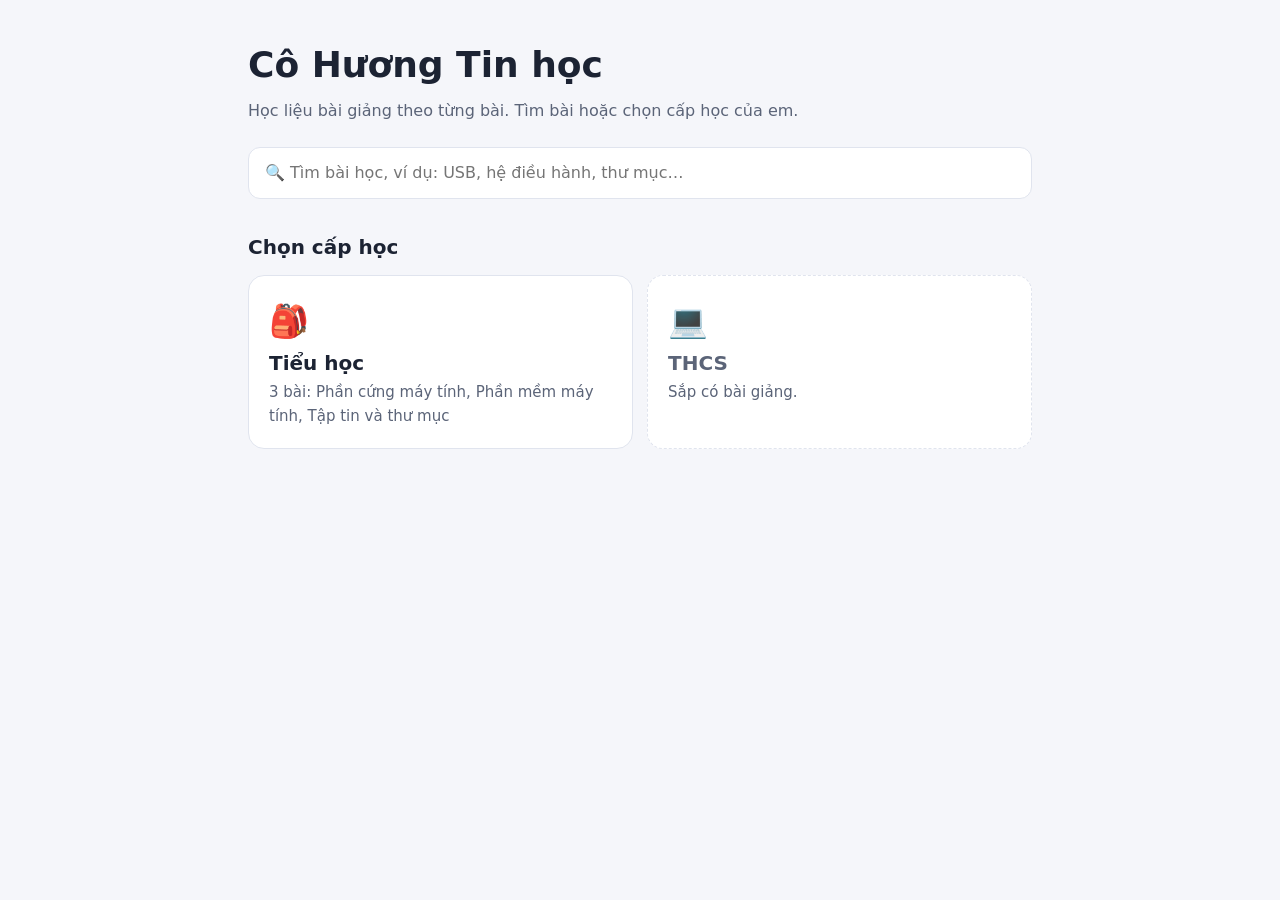
==== index.html @ 2b2c9481 "Add files via upload" ====
<!doctype html><html lang="vi"><head><meta charset="utf-8"><meta name="viewport" content="width=device-width, initial-scale=1, viewport-fit=cover"><title>Cô Hương Tin học</title><style>
:root{--bg:#f5f6fa;--card:#fff;--tx:#1c2333;--mu:#5b6478;--ac:#2f5bea;--acs:#e6edff;--ok:#16794a;--oks:#e1f4e9;--no:#b3261e;--nos:#fbe8e6;--bd:#e0e4ee;box-sizing:border-box;padding-top:env(safe-area-inset-top,0px);padding-bottom:env(safe-area-inset-bottom,0px)}
@media (prefers-color-scheme:dark){:root:not([data-theme="light"]){--bg:#12151d;--card:#1b2030;--tx:#e8ebf4;--mu:#9aa3b8;--ac:#7a9bff;--acs:#252d4a;--ok:#5fd394;--oks:#17332a;--no:#ff8a80;--nos:#3a1f1f;--bd:#2c3348;color-scheme:dark}}
:root[data-theme="dark"]{--bg:#12151d;--card:#1b2030;--tx:#e8ebf4;--mu:#9aa3b8;--ac:#7a9bff;--acs:#252d4a;--ok:#5fd394;--oks:#17332a;--no:#ff8a80;--nos:#3a1f1f;--bd:#2c3348;color-scheme:dark}
.tag{color:var(--ac);font-weight:700;font-size:13px;letter-spacing:.04em;text-transform:uppercase}
h2{font-size:clamp(24px,5vw,32px);line-height:1.25;margin:4px 0 8px}
.lead{color:var(--mu);margin:0 0 24px}
.card{background:var(--card);border:1px solid var(--bd);border-radius:14px;padding:18px 20px;margin-bottom:14px}
.card h3{margin:0 0 6px;font-size:18px}
.card p{margin:0 0 8px}
.chips{display:flex;flex-wrap:wrap;gap:8px;margin-top:8px}
.chips span{background:var(--acs);color:var(--ac);padding:3px 12px;border-radius:99px;font-size:14px}
dl{margin:8px 0 0}
dt{font-weight:600;margin-top:10px}
dd{margin:0;color:var(--mu)}
.note{border-left:4px solid var(--ac);background:var(--acs);padding:10px 14px;border-radius:8px;margin-top:10px;font-size:15px}
h3.sec{margin:32px 0 12px;font-size:20px;display:flex;justify-content:space-between;align-items:center;gap:8px}
.score{font-size:14px;color:var(--mu);font-weight:400}
.q p{font-weight:600;margin:0 0 10px}
.q button{display:block;width:100%;text-align:left;font:inherit;font-size:15px;color:var(--tx);background:var(--card);border:1px solid var(--bd);border-radius:10px;padding:10px 14px;margin-bottom:8px;cursor:pointer}
.q button:hover:not(:disabled){border-color:var(--ac)}
.q button.ok{background:var(--oks);border-color:var(--ok);color:var(--ok)}
.q button.no{background:var(--nos);border-color:var(--no);color:var(--no)}
.q .ex{display:none;font-size:14px;color:var(--mu);margin-top:4px}
.q.done .ex{display:block}
.again{font:inherit;font-size:14px;border:1px solid var(--bd);background:var(--card);color:var(--tx);border-radius:8px;padding:4px 12px;cursor:pointer}

*{box-sizing:border-box}
body{margin:0;background:var(--bg);color:var(--tx);font:16px/1.6 system-ui,-apple-system,"Segoe UI",Roboto,sans-serif}
main{max-width:820px;margin:0 auto;padding:28px 18px 64px}
a{color:var(--ac)}
.crumb{font-size:14px;color:var(--mu);margin-bottom:18px}
.card{scroll-margin-top:16px}
.pn{display:flex;justify-content:space-between;gap:12px;margin-top:32px;flex-wrap:wrap}
.pn a{background:var(--card);border:1px solid var(--bd);border-radius:12px;padding:10px 16px;text-decoration:none}
.sb{display:block;width:100%;font:inherit;padding:12px 16px;border:1px solid var(--bd);border-radius:12px;background:var(--card);color:var(--tx)}
#res a{display:block;text-decoration:none;color:var(--tx);background:var(--card);border:1px solid var(--bd);border-radius:12px;padding:10px 14px;margin-top:8px}
#res a small{display:block;color:var(--mu)}
#res a:hover{border-color:var(--ac)}
a.c{display:block;text-decoration:none;color:var(--tx);background:var(--card);border:1px solid var(--bd);border-radius:16px;padding:20px;margin-bottom:12px}
a.c:hover{border-color:var(--ac)}
a.c h2{margin:4px 0;font-size:20px}a.c p{margin:0;color:var(--mu);font-size:15px}
div.c{background:var(--card);border:1px dashed var(--bd);border-radius:16px;padding:20px;margin-bottom:12px;color:var(--mu)}
div.c h2{margin:4px 0;font-size:20px}div.c p{margin:0;font-size:15px}
.grid{display:grid;grid-template-columns:repeat(auto-fit,minmax(250px,1fr));gap:14px}
.grid>*{margin:0!important}
</style></head><body><main><h1 style="margin:8px 0 4px;font-size:clamp(26px,6vw,36px)">Cô Hương Tin học</h1><p class="lead">Học liệu bài giảng theo từng bài. Tìm bài hoặc chọn cấp học của em.</p><input id="q" class="sb" type="search" placeholder="🔍 Tìm bài học, ví dụ: USB, hệ điều hành, thư mục…" autocomplete="off"><div id="res"></div><h3 class="sec">Chọn cấp học</h3><div class="grid"><a class="c" href="tieuhoc.html"><div style="font-size:32px">🎒</div><h2>Tiểu học</h2><p>3 bài: Phần cứng máy tính, Phần mềm máy tính, Tập tin và thư mục</p></a><div class="c"><div style="font-size:32px">💻</div><h2>THCS</h2><p>Sắp có bài giảng.</p></div></div></main><script>
const IDX=[{"t": "Bài 1-2 · Phần cứng máy tính", "s": "Tiểu học", "u": "tieuhoc-bai-1-2.html", "x": "Bài 1-2 · Phần cứng máy tính Phần cứng là những thiết bị em có thể cầm, nắm và nhìn thấy. Bài này giúp em phân biệt thiết bị nhập, thiết bị xuất, thiết bị kết nối và thiết bị tích hợp."}, {"t": "Bài 1-2 · Phần cứng máy tính", "s": "Tiểu học · 1. Khái niệm phần cứng (Hardware)", "u": "tieuhoc-bai-1-2.html#b0", "x": "Bài 1-2 · Phần cứng máy tính 1. Khái niệm phần cứng (Hardware) Phần cứng là các thiết bị mà chúng ta có thể cầm, nắm và nhìn thấy được. Màn hình Loa Tai nghe Micro Máy in Bàn phím Chuột "}, {"t": "Bài 1-2 · Phần cứng máy tính", "s": "Tiểu học · 2. Thiết bị nhập (Input Device)", "u": "tieuhoc-bai-1-2.html#b1", "x": "Bài 1-2 · Phần cứng máy tính 2. Thiết bị nhập (Input Device) Là thiết bị giúp em gửi, đưa, truyền thông tin vào máy tính. Bàn phím (Keyboard) Chuột (Mouse) Máy quét (Scanner) Webcam Micro "}, {"t": "Bài 1-2 · Phần cứng máy tính", "s": "Tiểu học · 3. Thiết bị xuất (Output Device)", "u": "tieuhoc-bai-1-2.html#b2", "x": "Bài 1-2 · Phần cứng máy tính 3. Thiết bị xuất (Output Device) Là thiết bị đưa kết quả xử lí của máy tính đến con người. Màn hình (Monitor) Loa (Speaker) Tai nghe (Headphone) Máy in (Printer) "}, {"t": "Bài 1-2 · Phần cứng máy tính", "s": "Tiểu học · 4. Thiết bị kết nối", "u": "tieuhoc-bai-1-2.html#b3", "x": "Bài 1-2 · Phần cứng máy tính 4. Thiết bị kết nối Cổng HDMI, cổng VGA Kết nối với màn hình, máy chiếu và TV. Cổng kết nối mạng (Network ports) Kết nối với mạng bằng cáp có dây hoặc Wifi. Cổng USB (Universal Serial Bus) Kết nối với máy in, máy quét, máy ảnh, ổ đĩa Flash, bàn phím, chuột,… "}, {"t": "Bài 1-2 · Phần cứng máy tính", "s": "Tiểu học · 5. Giao tiếp với AI", "u": "tieuhoc-bai-1-2.html#b4", "x": "Bài 1-2 · Phần cứng máy tính 5. Giao tiếp với AI Khi dùng AI, em cần thiết bị nhập để gửi yêu cầu và thiết bị xuất để nhận kết quả. Ví dụ: em gõ câu hỏi bằng bàn phím hoặc nói qua micro; AI trả lời bằng chữ trên màn hình hoặc âm thanh qua loa."}, {"t": "Bài 1-2 · Phần cứng máy tính", "s": "Tiểu học · 6. Thiết bị nhập tích hợp", "u": "tieuhoc-bai-1-2.html#b5", "x": "Bài 1-2 · Phần cứng máy tính 6. Thiết bị nhập tích hợp Màn hình cảm ứng (Touchscreen) Giúp tương tác với thiết bị bằng cách chạm ngón tay vào các vùng trên màn hình. Bộ tai nghe (Headset) Thiết bị tích hợp cả loa và micro. "}, {"t": "Bài 3-4 · Phần mềm máy tính", "s": "Tiểu học", "u": "tieuhoc-bai-3-4.html", "x": "Bài 3-4 · Phần mềm máy tính Phần mềm là những chương trình do con người tạo ra để phục vụ nhu cầu sử dụng. Bài này giúp em phân loại phần mềm và hiểu về hệ điều hành."}, {"t": "Bài 3-4 · Phần mềm máy tính", "s": "Tiểu học · 1. Khái niệm về phần mềm", "u": "tieuhoc-bai-3-4.html#b0", "x": "Bài 3-4 · Phần mềm máy tính 1. Khái niệm về phần mềm Phần mềm máy tính (Software) là những chương trình do trí tuệ con người tạo ra nhằm phục vụ cho mục đích sử dụng của con người. Microsoft PowerPoint Tạo bài trình chiếu. Microsoft Word Xử lí văn bản. Google Chrome Tìm kiếm thông tin trên Internet. "}, {"t": "Bài 3-4 · Phần mềm máy tính", "s": "Tiểu học · 2. Phân loại phần mềm", "u": "tieuhoc-bai-3-4.html#b1", "x": "Bài 3-4 · Phần mềm máy tính 2. Phân loại phần mềm Theo quyền hạn can thiệp vào mã nguồn: Phần mềm mã nguồn mở (Open Source) Người dùng được sử dụng miễn phí. Ví dụ: Linux. Phần mềm độc quyền (Proprietary) Được bán hoặc phân phối theo một loại giấy phép cụ thể. Ví dụ: Microsoft Windows, Microsoft Office. "}, {"t": "Bài 3-4 · Phần mềm máy tính", "s": "Tiểu học · Theo tính năng và môi trường sử dụng", "u": "tieuhoc-bai-3-4.html#b2", "x": "Bài 3-4 · Phần mềm máy tính Theo tính năng và môi trường sử dụng Chương trình ứng dụng Giúp em thực hiện các công việc cụ thể như soạn thảo văn bản, bảng tính, trình chiếu, vẽ (Word, Excel, PowerPoint, Paint). Ứng dụng Web Hoạt động trên Internet, phục vụ nhu cầu của em. "}, {"t": "Bài 3-4 · Phần mềm máy tính", "s": "Tiểu học · 3. Ứng dụng trên máy tính để bàn", "u": "tieuhoc-bai-3-4.html#b3", "x": "Bài 3-4 · Phần mềm máy tính 3. Ứng dụng trên máy tính để bàn Phải được cài đặt trên máy tính trước khi chạy. Khởi động Nhấp đúp vào biểu tượng lối tắt trên màn hình nền (Desktop), hoặc nhấp chuột phải vào biểu tượng trên Thanh tác vụ (Taskbar) rồi chọn Open. Thoát Nhấp vào nút X ở góc phải trên cùng của cửa sổ, hoặc nhấp chuột phải vào biểu tượng trên Taskbar rồi chọn Close/Exit. "}, {"t": "Bài 3-4 · Phần mềm máy tính", "s": "Tiểu học · Duyệt web: các thuật ngữ cần phân biệt", "u": "tieuhoc-bai-3-4.html#b4", "x": "Bài 3-4 · Phần mềm máy tính Duyệt web: các thuật ngữ cần phân biệt Trình duyệt Web (Web browser) Phần mềm dùng để xem mọi thứ trên Internet. Công cụ tìm kiếm (Search engine) Dùng để tìm thông tin trên Internet. Ví dụ: Google. Trang Web (Web page) Tài liệu có văn bản và hình ảnh em đọc trên Internet. Website Tập hợp các trang Web công khai, dùng chung một tên miền. "}, {"t": "Bài 3-4 · Phần mềm máy tính", "s": "Tiểu học · 4. Khái niệm hệ điều hành", "u": "tieuhoc-bai-3-4.html#b5", "x": "Bài 3-4 · Phần mềm máy tính 4. Khái niệm hệ điều hành Hệ điều hành là phần mềm giúp máy tính thực hiện một hoặc nhiều nhiệm vụ. Quản lí các tập tin lưu trữ trên máy tính Quản lí các thiết bị phần cứng "}, {"t": "Bài 3-4 · Phần mềm máy tính", "s": "Tiểu học · 5. Một số hệ điều hành thông dụng", "u": "tieuhoc-bai-3-4.html#b6", "x": "Bài 3-4 · Phần mềm máy tính 5. Một số hệ điều hành thông dụng Trên máy tính Windows, macOS (độc quyền); Linux (mã nguồn mở). Trên thiết bị di động Android (mã nguồn mở); iOS (độc quyền); ngoài ra còn có BlackBerry, Symbian. "}, {"t": "Bài 5-6 · Tập tin và thư mục", "s": "Tiểu học", "u": "tieuhoc-bai-5-6.html", "x": "Bài 5-6 · Tập tin và thư mục Em học cách đặt tên, nhận biết các kiểu tập tin phổ biến và quản lí tập tin bằng thư mục."}, {"t": "Bài 5-6 · Tập tin và thư mục", "s": "Tiểu học · 1. Tập tin (File)", "u": "tieuhoc-bai-5-6.html#b0", "x": "Bài 5-6 · Tập tin và thư mục 1. Tập tin (File) Là sản phẩm em tạo ra từ một chương trình phần mềm, sau đó đặt tên và lưu trữ vào máy tính. Đặt tên dễ phân loại, dễ tìm kiếm Lưu vào ổ cứng, ổ USB,… "}, {"t": "Bài 5-6 · Tập tin và thư mục", "s": "Tiểu học · Tên tập tin", "u": "tieuhoc-bai-5-6.html#b1", "x": "Bài 5-6 · Tập tin và thư mục Tên tập tin Gồm 2 phần: phần tên (do người đặt) và phần mở rộng (xác định loại tập tin), cách nhau bởi dấu chấm. Ví dụ: baitap.docx Tên tập tin không dài quá 255 kí tự và không dùng các kí tự \\ / : * ? “ | ."}, {"t": "Bài 5-6 · Tập tin và thư mục", "s": "Tiểu học · Các kiểu tập tin phổ biến", "u": "tieuhoc-bai-5-6.html#b2", "x": "Bài 5-6 · Tập tin và thư mục Các kiểu tập tin phổ biến Văn bản .doc (MS Word 2003), .docx (MS Word 2007), .pdf (Adobe Reader), .rtf (WordPad). Video, Âm thanh Có nhiều định dạng, ví dụ .mp4, .mp3. Nén .rar (WinRAR), .zip . Nén giúp giảm dung lượng lưu trữ. Chương trình Tập tin dùng để chạy phần mềm, ví dụ .exe. "}, {"t": "Bài 5-6 · Tập tin và thư mục", "s": "Tiểu học · 2. Thư mục (Folder)", "u": "tieuhoc-bai-5-6.html#b3", "x": "Bài 5-6 · Tập tin và thư mục 2. Thư mục (Folder) Là một dạng tập tin đặc biệt, như ngăn chứa để quản lí và sắp xếp các tập tin. Biểu tượng thư mục thường màu vàng. Thư mục gốc Không có thư mục cha, chứa tất cả các thư mục. Thư mục cha Thư mục chứa thư mục khác. Thư mục con Thư mục nằm trong thư mục khác. Thư mục rỗng Không chứa tập tin hay thư mục con nào. Các thư mục được sắp xếp theo dạng cây gọi là cây thư mục."}, {"t": "Bài 5-6 · Tập tin và thư mục", "s": "Tiểu học · Xem nội dung thư mục", "u": "tieuhoc-bai-5-6.html#b4", "x": "Bài 5-6 · Tập tin và thư mục Xem nội dung thư mục Nhấp đúp vào biểu tượng This PC trên Desktop, sau đó: Cách 1 Nhấp đúp vào thư mục cần xem. Cách 2 Nhấp chọn thư mục rồi nhấn Enter. "}, {"t": "Bài 5-6 · Tập tin và thư mục", "s": "Tiểu học · Các thao tác với thư mục", "u": "tieuhoc-bai-5-6.html#b5", "x": "Bài 5-6 · Tập tin và thư mục Các thao tác với thư mục Gợi ý thao tác trên Windows: Tạo mới Nhấp chuột phải vào vùng trống, chọn New → Folder. Đổi tên Chọn thư mục rồi nhấn F2. Xoá Chọn thư mục rồi nhấn Delete. Chọn nhiều mục Giữ Ctrl để chọn từng mục, giữ Shift để chọn liên tiếp. "}];
const nm=s=>s.normalize("NFD").replace(/[\u0300-\u036f]/g,"").replace(/đ/g,"d").toLowerCase();
IDX.forEach(e=>e.n=nm(e.x));
const q=document.getElementById("q"),res=document.getElementById("res");
q.addEventListener("input",()=>{const t=nm(q.value).split(/\s+/).filter(Boolean);
if(!t.length){res.innerHTML="";return}
const m=IDX.filter(e=>t.every(w=>e.n.includes(w))).slice(0,12);
res.innerHTML=m.length?m.map(e=>`<a href="${e.u}">${e.t}<small>${e.s}</small></a>`).join(""):'<p style="color:var(--mu)">Không tìm thấy bài phù hợp. Thử từ khoá khác nhé.</p>'});
</script></body></html>
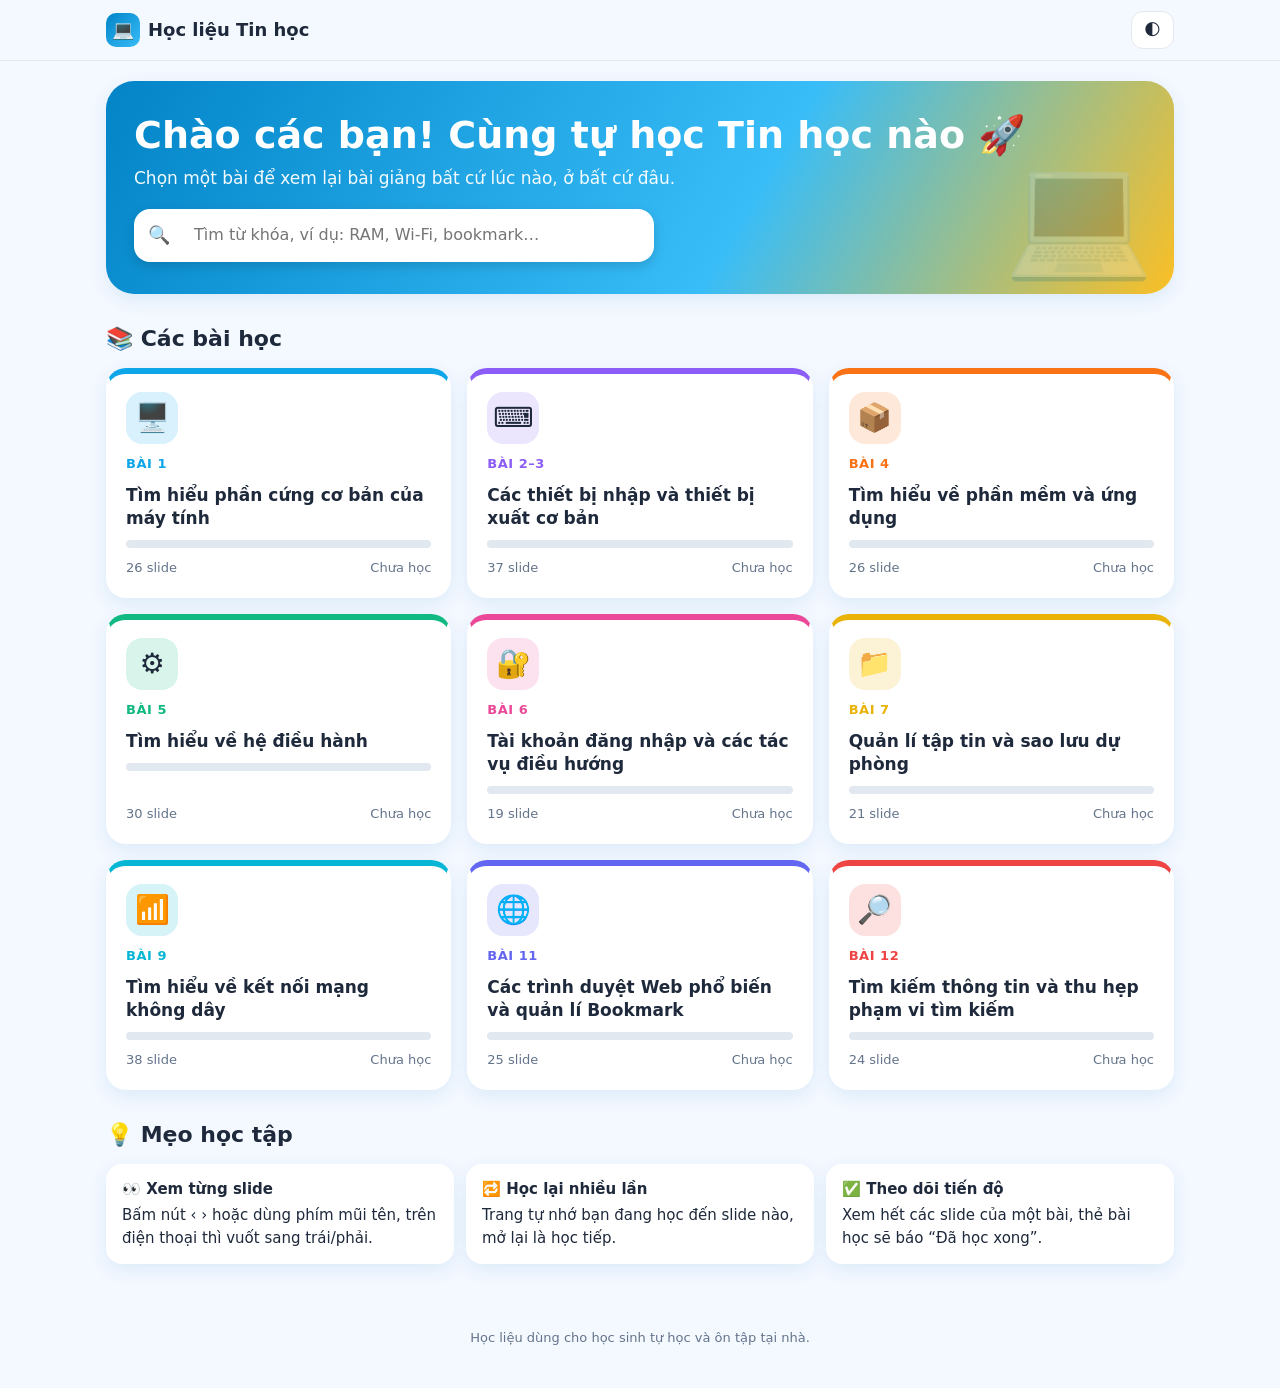
==== commit a5f08190: "Add files via upload" ====
--- a/index.html
+++ b/index.html
@@ -1,56 +1,81 @@
-<!doctype html><html lang="vi"><head><meta charset="utf-8"><meta name="viewport" content="width=device-width, initial-scale=1, viewport-fit=cover"><title>Cô Hương Tin học</title><style>
-:root{--bg:#f5f6fa;--card:#fff;--tx:#1c2333;--mu:#5b6478;--ac:#2f5bea;--acs:#e6edff;--ok:#16794a;--oks:#e1f4e9;--no:#b3261e;--nos:#fbe8e6;--bd:#e0e4ee;box-sizing:border-box;padding-top:env(safe-area-inset-top,0px);padding-bottom:env(safe-area-inset-bottom,0px)}
-@media (prefers-color-scheme:dark){:root:not([data-theme="light"]){--bg:#12151d;--card:#1b2030;--tx:#e8ebf4;--mu:#9aa3b8;--ac:#7a9bff;--acs:#252d4a;--ok:#5fd394;--oks:#17332a;--no:#ff8a80;--nos:#3a1f1f;--bd:#2c3348;color-scheme:dark}}
-:root[data-theme="dark"]{--bg:#12151d;--card:#1b2030;--tx:#e8ebf4;--mu:#9aa3b8;--ac:#7a9bff;--acs:#252d4a;--ok:#5fd394;--oks:#17332a;--no:#ff8a80;--nos:#3a1f1f;--bd:#2c3348;color-scheme:dark}
-.tag{color:var(--ac);font-weight:700;font-size:13px;letter-spacing:.04em;text-transform:uppercase}
-h2{font-size:clamp(24px,5vw,32px);line-height:1.25;margin:4px 0 8px}
-.lead{color:var(--mu);margin:0 0 24px}
-.card{background:var(--card);border:1px solid var(--bd);border-radius:14px;padding:18px 20px;margin-bottom:14px}
-.card h3{margin:0 0 6px;font-size:18px}
-.card p{margin:0 0 8px}
-.chips{display:flex;flex-wrap:wrap;gap:8px;margin-top:8px}
-.chips span{background:var(--acs);color:var(--ac);padding:3px 12px;border-radius:99px;font-size:14px}
-dl{margin:8px 0 0}
-dt{font-weight:600;margin-top:10px}
-dd{margin:0;color:var(--mu)}
-.note{border-left:4px solid var(--ac);background:var(--acs);padding:10px 14px;border-radius:8px;margin-top:10px;font-size:15px}
-h3.sec{margin:32px 0 12px;font-size:20px;display:flex;justify-content:space-between;align-items:center;gap:8px}
-.score{font-size:14px;color:var(--mu);font-weight:400}
-.q p{font-weight:600;margin:0 0 10px}
-.q button{display:block;width:100%;text-align:left;font:inherit;font-size:15px;color:var(--tx);background:var(--card);border:1px solid var(--bd);border-radius:10px;padding:10px 14px;margin-bottom:8px;cursor:pointer}
-.q button:hover:not(:disabled){border-color:var(--ac)}
-.q button.ok{background:var(--oks);border-color:var(--ok);color:var(--ok)}
-.q button.no{background:var(--nos);border-color:var(--no);color:var(--no)}
-.q .ex{display:none;font-size:14px;color:var(--mu);margin-top:4px}
-.q.done .ex{display:block}
-.again{font:inherit;font-size:14px;border:1px solid var(--bd);background:var(--card);color:var(--tx);border-radius:8px;padding:4px 12px;cursor:pointer}
+<!doctype html>
+<html lang="vi">
+<head>
+<meta charset="utf-8">
+<meta name="viewport" content="width=device-width,initial-scale=1">
+<title>Học liệu Tin học – Căn bản về công nghệ</title>
+<meta name="description" content="Học liệu trực tuyến môn Tin học THCS: học sinh tự học và ôn tập tại nhà.">
+<link rel="icon" href="data:image/svg+xml,<svg xmlns=%22http://www.w3.org/2000/svg%22 viewBox=%220 0 100 100%22><text y=%22.9em%22 font-size=%2290%22>💻</text></svg>">
+<link rel="stylesheet" href="style.css">
+</head>
+<body>
+<header class="top"><div class="wrap">
+  <a class="logo" href="./"><b>💻</b> Học liệu Tin học</a>
+  <span class="spacer"></span>
+  <button class="iconbtn" id="themeBtn" title="Đổi giao diện sáng/tối" aria-label="Đổi giao diện sáng hoặc tối">🌓</button>
+</div></header>
 
-*{box-sizing:border-box}
-body{margin:0;background:var(--bg);color:var(--tx);font:16px/1.6 system-ui,-apple-system,"Segoe UI",Roboto,sans-serif}
-main{max-width:820px;margin:0 auto;padding:28px 18px 64px}
-a{color:var(--ac)}
-.crumb{font-size:14px;color:var(--mu);margin-bottom:18px}
-.card{scroll-margin-top:16px}
-.pn{display:flex;justify-content:space-between;gap:12px;margin-top:32px;flex-wrap:wrap}
-.pn a{background:var(--card);border:1px solid var(--bd);border-radius:12px;padding:10px 16px;text-decoration:none}
-.sb{display:block;width:100%;font:inherit;padding:12px 16px;border:1px solid var(--bd);border-radius:12px;background:var(--card);color:var(--tx)}
-#res a{display:block;text-decoration:none;color:var(--tx);background:var(--card);border:1px solid var(--bd);border-radius:12px;padding:10px 14px;margin-top:8px}
-#res a small{display:block;color:var(--mu)}
-#res a:hover{border-color:var(--ac)}
-a.c{display:block;text-decoration:none;color:var(--tx);background:var(--card);border:1px solid var(--bd);border-radius:16px;padding:20px;margin-bottom:12px}
-a.c:hover{border-color:var(--ac)}
-a.c h2{margin:4px 0;font-size:20px}a.c p{margin:0;color:var(--mu);font-size:15px}
-div.c{background:var(--card);border:1px dashed var(--bd);border-radius:16px;padding:20px;margin-bottom:12px;color:var(--mu)}
-div.c h2{margin:4px 0;font-size:20px}div.c p{margin:0;font-size:15px}
-.grid{display:grid;grid-template-columns:repeat(auto-fit,minmax(250px,1fr));gap:14px}
-.grid>*{margin:0!important}
-</style></head><body><main><h1 style="margin:8px 0 4px;font-size:clamp(26px,6vw,36px)">Cô Hương Tin học</h1><p class="lead">Học liệu bài giảng theo từng bài. Tìm bài hoặc chọn cấp học của em.</p><input id="q" class="sb" type="search" placeholder="🔍 Tìm bài học, ví dụ: USB, hệ điều hành, thư mục…" autocomplete="off"><div id="res"></div><h3 class="sec">Chọn cấp học</h3><div class="grid"><a class="c" href="tieuhoc.html"><div style="font-size:32px">🎒</div><h2>Tiểu học</h2><p>3 bài: Phần cứng máy tính, Phần mềm máy tính, Tập tin và thư mục</p></a><div class="c"><div style="font-size:32px">💻</div><h2>THCS</h2><p>Sắp có bài giảng.</p></div></div></main><script>
-const IDX=[{"t": "Bài 1-2 · Phần cứng máy tính", "s": "Tiểu học", "u": "tieuhoc-bai-1-2.html", "x": "Bài 1-2 · Phần cứng máy tính Phần cứng là những thiết bị em có thể cầm, nắm và nhìn thấy. Bài này giúp em phân biệt thiết bị nhập, thiết bị xuất, thiết bị kết nối và thiết bị tích hợp."}, {"t": "Bài 1-2 · Phần cứng máy tính", "s": "Tiểu học · 1. Khái niệm phần cứng (Hardware)", "u": "tieuhoc-bai-1-2.html#b0", "x": "Bài 1-2 · Phần cứng máy tính 1. Khái niệm phần cứng (Hardware) Phần cứng là các thiết bị mà chúng ta có thể cầm, nắm và nhìn thấy được. Màn hình Loa Tai nghe Micro Máy in Bàn phím Chuột "}, {"t": "Bài 1-2 · Phần cứng máy tính", "s": "Tiểu học · 2. Thiết bị nhập (Input Device)", "u": "tieuhoc-bai-1-2.html#b1", "x": "Bài 1-2 · Phần cứng máy tính 2. Thiết bị nhập (Input Device) Là thiết bị giúp em gửi, đưa, truyền thông tin vào máy tính. Bàn phím (Keyboard) Chuột (Mouse) Máy quét (Scanner) Webcam Micro "}, {"t": "Bài 1-2 · Phần cứng máy tính", "s": "Tiểu học · 3. Thiết bị xuất (Output Device)", "u": "tieuhoc-bai-1-2.html#b2", "x": "Bài 1-2 · Phần cứng máy tính 3. Thiết bị xuất (Output Device) Là thiết bị đưa kết quả xử lí của máy tính đến con người. Màn hình (Monitor) Loa (Speaker) Tai nghe (Headphone) Máy in (Printer) "}, {"t": "Bài 1-2 · Phần cứng máy tính", "s": "Tiểu học · 4. Thiết bị kết nối", "u": "tieuhoc-bai-1-2.html#b3", "x": "Bài 1-2 · Phần cứng máy tính 4. Thiết bị kết nối Cổng HDMI, cổng VGA Kết nối với màn hình, máy chiếu và TV. Cổng kết nối mạng (Network ports) Kết nối với mạng bằng cáp có dây hoặc Wifi. Cổng USB (Universal Serial Bus) Kết nối với máy in, máy quét, máy ảnh, ổ đĩa Flash, bàn phím, chuột,… "}, {"t": "Bài 1-2 · Phần cứng máy tính", "s": "Tiểu học · 5. Giao tiếp với AI", "u": "tieuhoc-bai-1-2.html#b4", "x": "Bài 1-2 · Phần cứng máy tính 5. Giao tiếp với AI Khi dùng AI, em cần thiết bị nhập để gửi yêu cầu và thiết bị xuất để nhận kết quả. Ví dụ: em gõ câu hỏi bằng bàn phím hoặc nói qua micro; AI trả lời bằng chữ trên màn hình hoặc âm thanh qua loa."}, {"t": "Bài 1-2 · Phần cứng máy tính", "s": "Tiểu học · 6. Thiết bị nhập tích hợp", "u": "tieuhoc-bai-1-2.html#b5", "x": "Bài 1-2 · Phần cứng máy tính 6. Thiết bị nhập tích hợp Màn hình cảm ứng (Touchscreen) Giúp tương tác với thiết bị bằng cách chạm ngón tay vào các vùng trên màn hình. Bộ tai nghe (Headset) Thiết bị tích hợp cả loa và micro. "}, {"t": "Bài 3-4 · Phần mềm máy tính", "s": "Tiểu học", "u": "tieuhoc-bai-3-4.html", "x": "Bài 3-4 · Phần mềm máy tính Phần mềm là những chương trình do con người tạo ra để phục vụ nhu cầu sử dụng. Bài này giúp em phân loại phần mềm và hiểu về hệ điều hành."}, {"t": "Bài 3-4 · Phần mềm máy tính", "s": "Tiểu học · 1. Khái niệm về phần mềm", "u": "tieuhoc-bai-3-4.html#b0", "x": "Bài 3-4 · Phần mềm máy tính 1. Khái niệm về phần mềm Phần mềm máy tính (Software) là những chương trình do trí tuệ con người tạo ra nhằm phục vụ cho mục đích sử dụng của con người. Microsoft PowerPoint Tạo bài trình chiếu. Microsoft Word Xử lí văn bản. Google Chrome Tìm kiếm thông tin trên Internet. "}, {"t": "Bài 3-4 · Phần mềm máy tính", "s": "Tiểu học · 2. Phân loại phần mềm", "u": "tieuhoc-bai-3-4.html#b1", "x": "Bài 3-4 · Phần mềm máy tính 2. Phân loại phần mềm Theo quyền hạn can thiệp vào mã nguồn: Phần mềm mã nguồn mở (Open Source) Người dùng được sử dụng miễn phí. Ví dụ: Linux. Phần mềm độc quyền (Proprietary) Được bán hoặc phân phối theo một loại giấy phép cụ thể. Ví dụ: Microsoft Windows, Microsoft Office. "}, {"t": "Bài 3-4 · Phần mềm máy tính", "s": "Tiểu học · Theo tính năng và môi trường sử dụng", "u": "tieuhoc-bai-3-4.html#b2", "x": "Bài 3-4 · Phần mềm máy tính Theo tính năng và môi trường sử dụng Chương trình ứng dụng Giúp em thực hiện các công việc cụ thể như soạn thảo văn bản, bảng tính, trình chiếu, vẽ (Word, Excel, PowerPoint, Paint). Ứng dụng Web Hoạt động trên Internet, phục vụ nhu cầu của em. "}, {"t": "Bài 3-4 · Phần mềm máy tính", "s": "Tiểu học · 3. Ứng dụng trên máy tính để bàn", "u": "tieuhoc-bai-3-4.html#b3", "x": "Bài 3-4 · Phần mềm máy tính 3. Ứng dụng trên máy tính để bàn Phải được cài đặt trên máy tính trước khi chạy. Khởi động Nhấp đúp vào biểu tượng lối tắt trên màn hình nền (Desktop), hoặc nhấp chuột phải vào biểu tượng trên Thanh tác vụ (Taskbar) rồi chọn Open. Thoát Nhấp vào nút X ở góc phải trên cùng của cửa sổ, hoặc nhấp chuột phải vào biểu tượng trên Taskbar rồi chọn Close/Exit. "}, {"t": "Bài 3-4 · Phần mềm máy tính", "s": "Tiểu học · Duyệt web: các thuật ngữ cần phân biệt", "u": "tieuhoc-bai-3-4.html#b4", "x": "Bài 3-4 · Phần mềm máy tính Duyệt web: các thuật ngữ cần phân biệt Trình duyệt Web (Web browser) Phần mềm dùng để xem mọi thứ trên Internet. Công cụ tìm kiếm (Search engine) Dùng để tìm thông tin trên Internet. Ví dụ: Google. Trang Web (Web page) Tài liệu có văn bản và hình ảnh em đọc trên Internet. Website Tập hợp các trang Web công khai, dùng chung một tên miền. "}, {"t": "Bài 3-4 · Phần mềm máy tính", "s": "Tiểu học · 4. Khái niệm hệ điều hành", "u": "tieuhoc-bai-3-4.html#b5", "x": "Bài 3-4 · Phần mềm máy tính 4. Khái niệm hệ điều hành Hệ điều hành là phần mềm giúp máy tính thực hiện một hoặc nhiều nhiệm vụ. Quản lí các tập tin lưu trữ trên máy tính Quản lí các thiết bị phần cứng "}, {"t": "Bài 3-4 · Phần mềm máy tính", "s": "Tiểu học · 5. Một số hệ điều hành thông dụng", "u": "tieuhoc-bai-3-4.html#b6", "x": "Bài 3-4 · Phần mềm máy tính 5. Một số hệ điều hành thông dụng Trên máy tính Windows, macOS (độc quyền); Linux (mã nguồn mở). Trên thiết bị di động Android (mã nguồn mở); iOS (độc quyền); ngoài ra còn có BlackBerry, Symbian. "}, {"t": "Bài 5-6 · Tập tin và thư mục", "s": "Tiểu học", "u": "tieuhoc-bai-5-6.html", "x": "Bài 5-6 · Tập tin và thư mục Em học cách đặt tên, nhận biết các kiểu tập tin phổ biến và quản lí tập tin bằng thư mục."}, {"t": "Bài 5-6 · Tập tin và thư mục", "s": "Tiểu học · 1. Tập tin (File)", "u": "tieuhoc-bai-5-6.html#b0", "x": "Bài 5-6 · Tập tin và thư mục 1. Tập tin (File) Là sản phẩm em tạo ra từ một chương trình phần mềm, sau đó đặt tên và lưu trữ vào máy tính. Đặt tên dễ phân loại, dễ tìm kiếm Lưu vào ổ cứng, ổ USB,… "}, {"t": "Bài 5-6 · Tập tin và thư mục", "s": "Tiểu học · Tên tập tin", "u": "tieuhoc-bai-5-6.html#b1", "x": "Bài 5-6 · Tập tin và thư mục Tên tập tin Gồm 2 phần: phần tên (do người đặt) và phần mở rộng (xác định loại tập tin), cách nhau bởi dấu chấm. Ví dụ: baitap.docx Tên tập tin không dài quá 255 kí tự và không dùng các kí tự \\ / : * ? “ | ."}, {"t": "Bài 5-6 · Tập tin và thư mục", "s": "Tiểu học · Các kiểu tập tin phổ biến", "u": "tieuhoc-bai-5-6.html#b2", "x": "Bài 5-6 · Tập tin và thư mục Các kiểu tập tin phổ biến Văn bản .doc (MS Word 2003), .docx (MS Word 2007), .pdf (Adobe Reader), .rtf (WordPad). Video, Âm thanh Có nhiều định dạng, ví dụ .mp4, .mp3. Nén .rar (WinRAR), .zip . Nén giúp giảm dung lượng lưu trữ. Chương trình Tập tin dùng để chạy phần mềm, ví dụ .exe. "}, {"t": "Bài 5-6 · Tập tin và thư mục", "s": "Tiểu học · 2. Thư mục (Folder)", "u": "tieuhoc-bai-5-6.html#b3", "x": "Bài 5-6 · Tập tin và thư mục 2. Thư mục (Folder) Là một dạng tập tin đặc biệt, như ngăn chứa để quản lí và sắp xếp các tập tin. Biểu tượng thư mục thường màu vàng. Thư mục gốc Không có thư mục cha, chứa tất cả các thư mục. Thư mục cha Thư mục chứa thư mục khác. Thư mục con Thư mục nằm trong thư mục khác. Thư mục rỗng Không chứa tập tin hay thư mục con nào. Các thư mục được sắp xếp theo dạng cây gọi là cây thư mục."}, {"t": "Bài 5-6 · Tập tin và thư mục", "s": "Tiểu học · Xem nội dung thư mục", "u": "tieuhoc-bai-5-6.html#b4", "x": "Bài 5-6 · Tập tin và thư mục Xem nội dung thư mục Nhấp đúp vào biểu tượng This PC trên Desktop, sau đó: Cách 1 Nhấp đúp vào thư mục cần xem. Cách 2 Nhấp chọn thư mục rồi nhấn Enter. "}, {"t": "Bài 5-6 · Tập tin và thư mục", "s": "Tiểu học · Các thao tác với thư mục", "u": "tieuhoc-bai-5-6.html#b5", "x": "Bài 5-6 · Tập tin và thư mục Các thao tác với thư mục Gợi ý thao tác trên Windows: Tạo mới Nhấp chuột phải vào vùng trống, chọn New → Folder. Đổi tên Chọn thư mục rồi nhấn F2. Xoá Chọn thư mục rồi nhấn Delete. Chọn nhiều mục Giữ Ctrl để chọn từng mục, giữ Shift để chọn liên tiếp. "}];
-const nm=s=>s.normalize("NFD").replace(/[\u0300-\u036f]/g,"").replace(/đ/g,"d").toLowerCase();
-IDX.forEach(e=>e.n=nm(e.x));
-const q=document.getElementById("q"),res=document.getElementById("res");
-q.addEventListener("input",()=>{const t=nm(q.value).split(/\s+/).filter(Boolean);
-if(!t.length){res.innerHTML="";return}
-const m=IDX.filter(e=>t.every(w=>e.n.includes(w))).slice(0,12);
-res.innerHTML=m.length?m.map(e=>`<a href="${e.u}">${e.t}<small>${e.s}</small></a>`).join(""):'<p style="color:var(--mu)">Không tìm thấy bài phù hợp. Thử từ khoá khác nhé.</p>'});
-</script></body></html>+<main class="wrap">
+  <section class="hero">
+    <h1>Chào các bạn! Cùng tự học Tin học nào 🚀</h1>
+    <p>Chọn một bài để xem lại bài giảng bất cứ lúc nào, ở bất cứ đâu.</p>
+    <label class="search">
+      <span aria-hidden="true">🔍</span>
+      <input id="q" type="search" placeholder="Tìm từ khóa, ví dụ: RAM, Wi-Fi, bookmark…" autocomplete="off" aria-label="Tìm kiếm trong bài học">
+    </label>
+  </section>
+
+  <section id="results" class="results" aria-live="polite"></section>
+
+  <section id="lessons">
+    <h2>📚 Các bài học</h2>
+    <div class="grid" id="grid"></div>
+  </section>
+
+  <h2>💡 Mẹo học tập</h2>
+  <div class="tips">
+    <div class="tip"><b>👀 Xem từng slide</b>Bấm nút ‹ › hoặc dùng phím mũi tên, trên điện thoại thì vuốt sang trái/phải.</div>
+    <div class="tip"><b>🔁 Học lại nhiều lần</b>Trang tự nhớ bạn đang học đến slide nào, mở lại là học tiếp.</div>
+    <div class="tip"><b>✅ Theo dõi tiến độ</b>Xem hết các slide của một bài, thẻ bài học sẽ báo “Đã học xong”.</div>
+  </div>
+</main>
+<footer>Học liệu dùng cho học sinh tự học và ôn tập tại nhà.</footer>
+
+<script src="data.js"></script>
+<script src="common.js"></script>
+<script>
+const grid=document.getElementById("grid");
+function render(){
+  grid.innerHTML=LESSONS.map(l=>{
+    const seen=store.get("seen:"+l.id,[]).length;
+    const pct=Math.round(seen/l.n*100);
+    return `<a class="card ${pct>=100?"isdone":""}" style="--c:${l.color}" href="lesson.html?b=${l.id}">
+      <span class="done">✓ Đã học xong</span>
+      <div class="ic">${l.icon}</div>
+      <div class="no">${l.no}</div>
+      <h3>${l.title}</h3>
+      <div class="bar"><i style="width:${pct}%"></i></div>
+      <div class="meta"><span>${l.n} slide</span><span>${pct?pct+"% hoàn thành":"Chưa học"}</span></div>
+    </a>`}).join("");
+}
+render();
+addEventListener("pageshow",render);
+
+/* tìm kiếm */
+const q=document.getElementById("q"),res=document.getElementById("results"),sec=document.getElementById("lessons");
+const norm=s=>s.toLowerCase().normalize("NFD").replace(/[̀-ͯ]/g,"").replace(/đ/g,"d");
+q.addEventListener("input",()=>{
+  const k=norm(q.value.trim());
+  if(k.length<2){res.classList.remove("on");res.innerHTML="";sec.style.display="";return}
+  const hits=[];
+  LESSONS.forEach(l=>l.texts.forEach((t,i)=>{if(norm(t).includes(k)) hits.push([l,i+1,t])}));
+  sec.style.display="none";res.classList.add("on");
+  res.innerHTML=`<h2>Kết quả cho “${q.value.replace(/</g,"&lt;")}” (${hits.length})</h2>`+
+    (hits.slice(0,40).map(([l,i,t])=>`<a class="res" href="lesson.html?b=${l.id}&s=${i}">
+      <img loading="lazy" src="${slideSrc(l.id,i)}" alt="">
+      <div><b>${l.no} · Slide ${i}</b><small>${t.slice(0,140).replace(/</g,"&lt;")}${t.length>140?"…":""}</small></div></a>`).join("")
+    ||`<p>Không tìm thấy. Thử từ khóa khác nhé! 🙂</p>`);
+});
+</script>
+</body>
+</html>
--- a/style.css
+++ b/style.css
@@ -0,0 +1,95 @@
+:root{
+  --bg:#f4f8ff; --card:#fff; --ink:#1e293b; --muted:#64748b; --line:#e2e8f0;
+  --brand:#0284c7; --brand2:#f97316; --radius:20px;
+  --shadow:0 6px 18px rgba(2,132,199,.10);
+}
+@media (prefers-color-scheme:dark){
+  :root:not([data-theme="light"]){--bg:#0f172a;--card:#1e293b;--ink:#f1f5f9;--muted:#94a3b8;--line:#334155;--shadow:0 6px 18px rgba(0,0,0,.35)}
+}
+:root[data-theme="dark"]{--bg:#0f172a;--card:#1e293b;--ink:#f1f5f9;--muted:#94a3b8;--line:#334155;--shadow:0 6px 18px rgba(0,0,0,.35)}
+*{box-sizing:border-box}
+html{scroll-behavior:smooth}
+body{margin:0;background:var(--bg);color:var(--ink);font-family:"Be Vietnam Pro","Segoe UI",system-ui,-apple-system,Roboto,Arial,sans-serif;line-height:1.55;-webkit-tap-highlight-color:transparent}
+a{color:inherit;text-decoration:none}
+button{font:inherit;cursor:pointer}
+.wrap{max-width:1100px;margin:0 auto;padding:0 16px}
+
+/* header */
+.top{position:sticky;top:0;z-index:20;background:color-mix(in srgb,var(--bg) 88%,transparent);backdrop-filter:blur(8px);border-bottom:1px solid var(--line)}
+.top .wrap{display:flex;align-items:center;gap:12px;height:60px}
+.logo{font-weight:800;font-size:18px;display:flex;align-items:center;gap:8px}
+.logo b{display:grid;place-items:center;width:34px;height:34px;border-radius:10px;background:linear-gradient(135deg,var(--brand),#38bdf8);color:#fff;font-size:18px}
+.spacer{flex:1}
+.iconbtn{border:1px solid var(--line);background:var(--card);color:var(--ink);border-radius:12px;height:38px;min-width:38px;padding:0 12px;font-weight:600}
+.iconbtn:hover{border-color:var(--brand)}
+
+/* hero */
+.hero{margin:20px 0;border-radius:28px;padding:32px 28px;color:#fff;background:linear-gradient(120deg,#0284c7,#38bdf8 60%,#fbbf24);box-shadow:var(--shadow);position:relative;overflow:hidden}
+.hero:after{content:"💻";position:absolute;right:20px;bottom:-14px;font-size:120px;opacity:.25}
+.hero h1{margin:0 0 6px;font-size:clamp(24px,5vw,38px);line-height:1.2}
+.hero p{margin:0;max-width:560px;font-size:17px;opacity:.95}
+.search{margin-top:18px;display:flex;max-width:520px;background:#fff;border-radius:16px;padding:4px;box-shadow:0 4px 12px rgba(0,0,0,.15)}
+.search input{flex:1;border:0;outline:0;background:transparent;padding:10px 14px;font:inherit;color:#1e293b;min-width:0}
+.search span{display:grid;place-items:center;width:42px;font-size:18px}
+
+/* grid */
+h2{font-size:22px;margin:28px 0 12px}
+.grid{display:grid;grid-template-columns:repeat(auto-fill,minmax(290px,1fr));gap:16px}
+.card{display:flex;flex-direction:column;gap:10px;background:var(--card);border-radius:var(--radius);padding:18px;box-shadow:var(--shadow);border:2px solid transparent;border-top:6px solid var(--c);transition:transform .15s,border-color .15s;position:relative}
+.card:hover,.card:focus-visible{transform:translateY(-4px);border-color:var(--c);outline:0}
+.card .ic{width:52px;height:52px;border-radius:16px;display:grid;place-items:center;font-size:28px;background:color-mix(in srgb,var(--c) 16%,transparent)}
+.card .no{font-size:13px;font-weight:800;letter-spacing:.04em;text-transform:uppercase;color:var(--c)}
+.card h3{margin:0;font-size:17px;line-height:1.35}
+.card .meta{margin-top:auto;display:flex;justify-content:space-between;align-items:center;font-size:13px;color:var(--muted)}
+.bar{height:8px;border-radius:99px;background:var(--line);overflow:hidden}
+.bar i{display:block;height:100%;width:0;background:var(--c);border-radius:99px;transition:width .3s}
+.done{position:absolute;top:12px;right:12px;background:#22c55e;color:#fff;font-size:12px;font-weight:700;border-radius:99px;padding:2px 10px;display:none}
+.card.isdone .done{display:block}
+
+/* search results */
+.results{display:none;margin-top:10px}
+.results.on{display:block}
+.res{display:flex;gap:12px;background:var(--card);border-radius:14px;padding:10px;margin-bottom:10px;box-shadow:var(--shadow);align-items:center}
+.res img{width:128px;aspect-ratio:16/9;object-fit:cover;border-radius:8px;flex:none;background:var(--line)}
+.res b{display:block;font-size:14px;color:var(--brand)}
+.res small{color:var(--muted)}
+.tips{display:grid;grid-template-columns:repeat(auto-fit,minmax(220px,1fr));gap:12px;margin:8px 0 40px}
+.tip{background:var(--card);border-radius:16px;padding:14px 16px;box-shadow:var(--shadow);font-size:15px}
+.tip b{display:block;margin-bottom:2px}
+footer{padding:24px 0 40px;text-align:center;color:var(--muted);font-size:13px}
+
+/* lesson page */
+.crumb{display:flex;align-items:center;gap:10px;padding:14px 0 8px;flex-wrap:wrap}
+.crumb a{color:var(--brand);font-weight:700}
+.crumb h1{margin:0;font-size:clamp(17px,3vw,24px);flex-basis:100%;line-height:1.3}
+.tag{display:inline-block;background:var(--c);color:#fff;font-weight:800;font-size:13px;border-radius:99px;padding:2px 12px}
+.viewer{background:var(--card);border-radius:24px;box-shadow:var(--shadow);padding:12px;border-top:6px solid var(--c)}
+.stage{position:relative;aspect-ratio:16/9;background:#0f172a;border-radius:14px;overflow:hidden;touch-action:pan-y}
+.stage img{width:100%;height:100%;object-fit:contain;display:block;user-select:none;-webkit-user-drag:none}
+.nav{position:absolute;top:50%;transform:translateY(-50%);width:48px;height:48px;border-radius:50%;border:0;background:rgba(255,255,255,.88);color:#0f172a;font-size:22px;font-weight:800;box-shadow:0 2px 8px rgba(0,0,0,.3);opacity:.85}
+.nav:hover{opacity:1;background:#fff}
+.nav[disabled]{opacity:.25;cursor:default}
+.prev{left:10px}.next{right:10px}
+.stage:fullscreen{border-radius:0;aspect-ratio:auto;width:100vw;height:100vh}
+.controls{display:flex;align-items:center;gap:10px;margin-top:12px;flex-wrap:wrap}
+.counter{font-weight:800;min-width:80px}
+.progress{flex:1;min-width:120px}
+.btn{border:0;border-radius:14px;padding:10px 18px;font-weight:700;background:var(--c);color:#fff}
+.btn.ghost{background:transparent;color:var(--ink);border:1px solid var(--line)}
+.btn:hover{filter:brightness(1.08)}
+.txt{margin-top:12px;border:1px dashed var(--line);border-radius:14px;padding:10px 14px;font-size:15px}
+.txt summary{cursor:pointer;font-weight:700;color:var(--muted)}
+.txt p{margin:8px 0 0}
+.thumbs{display:grid;grid-template-columns:repeat(auto-fill,minmax(130px,1fr));gap:10px;margin-top:8px}
+.th{position:relative;border:3px solid transparent;border-radius:12px;overflow:hidden;padding:0;background:var(--line);aspect-ratio:16/9}
+.th img{width:100%;height:100%;object-fit:cover;display:block}
+.th span{position:absolute;left:4px;bottom:4px;background:rgba(15,23,42,.8);color:#fff;font-size:11px;font-weight:700;border-radius:6px;padding:0 6px}
+.th.on{border-color:var(--c)}
+.th.seen:after{content:"✓";position:absolute;top:3px;right:3px;background:#22c55e;color:#fff;border-radius:50%;width:18px;height:18px;font-size:12px;display:grid;place-items:center;font-weight:800}
+.lessons-nav{display:flex;justify-content:space-between;gap:10px;margin:22px 0 0;flex-wrap:wrap}
+.hint{color:var(--muted);font-size:13px;margin-top:8px}
+@media (max-width:560px){
+  .nav{width:38px;height:38px;font-size:18px}
+  .res img{width:96px}
+  .hero{padding:24px 20px}
+}
